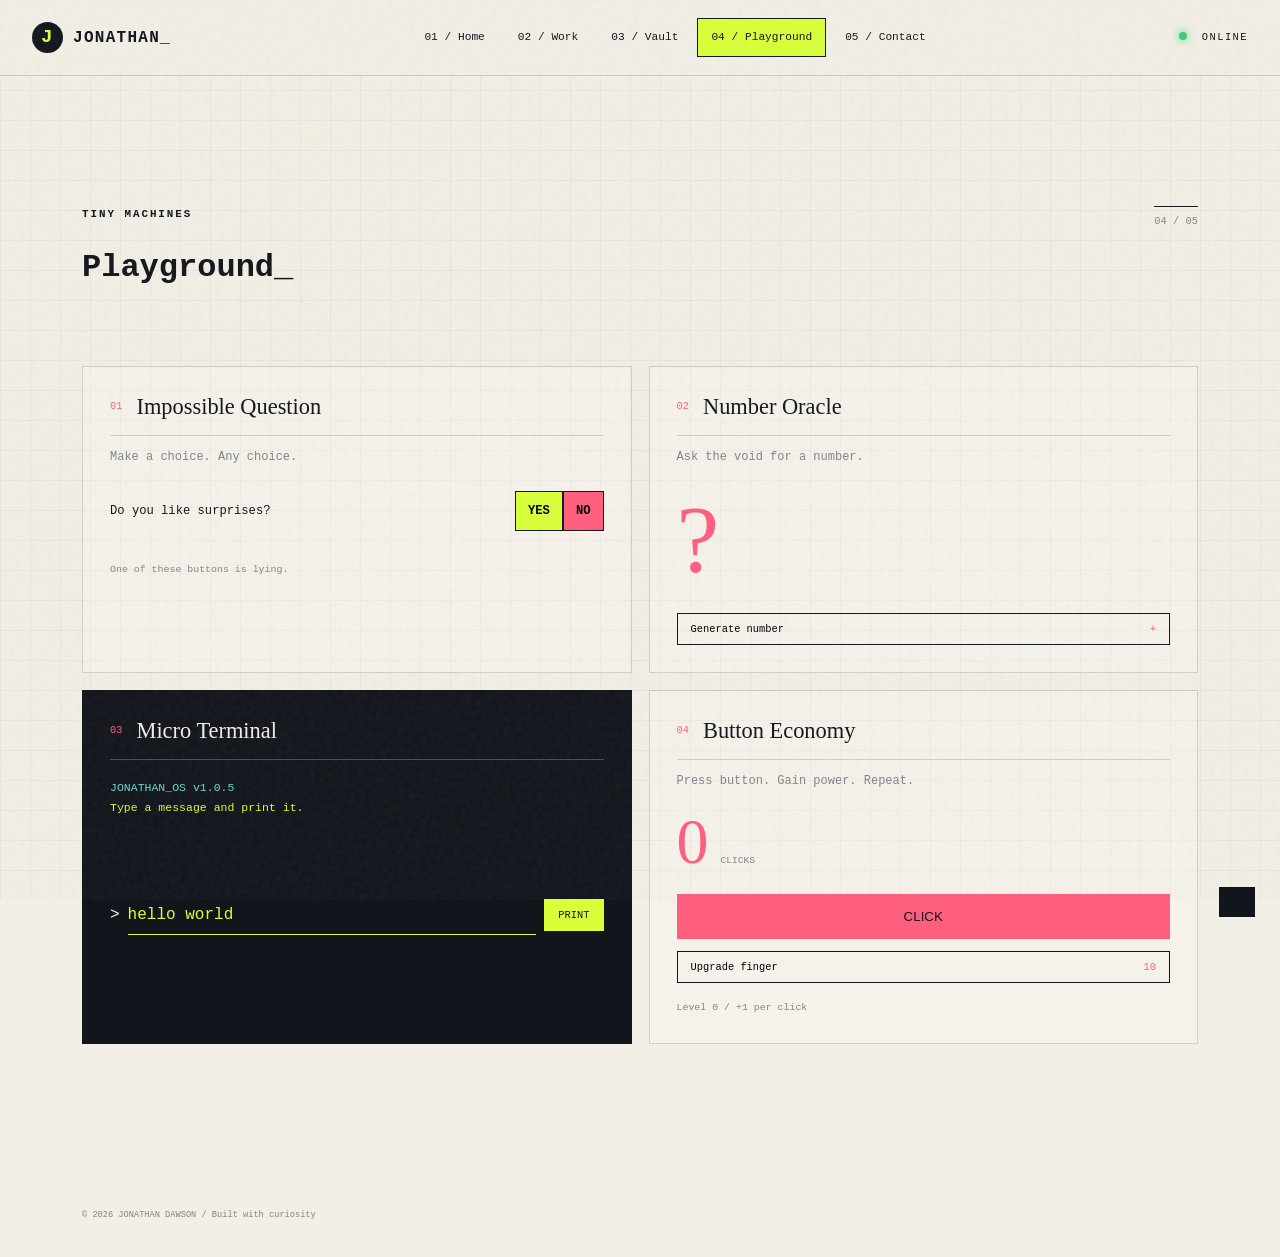
==== pages/playground.html @ ae85232b "Commit" ====
<!doctype html>
<html lang="en">
<head>
  <meta charset="utf-8" />
  <meta name="viewport" content="width=device-width,initial-scale=1" />
  <title>Playground // Jonathan Dawson</title>
  <link rel="stylesheet" href="../css/styles.css" />
</head>
<body>
  <div class="noise" aria-hidden="true"></div>
  <header class="site-header">
    <a class="logo" href="../index.html" aria-label="Jonathan Dawson home"><span class="logo-mark">J</span><span>JONATHAN<span class="blink">_</span></span></a>
    <nav class="top-tabs" aria-label="Main navigation">
      <a class="tab" href="../index.html">01 / Home</a><a class="tab" href="../index.html#projects">02 / Work</a><a class="tab" href="vault.html">03 / Vault</a><a class="tab active" href="playground.html">04 / Playground</a><a class="tab" href="../index.html#contact">05 / Contact</a>
    </nav><div class="status"><i></i> ONLINE</div>
  </header>
  <main class="container section-block playground"><div class="section-heading"><div><p class="eyebrow">TINY MACHINES</p><h1>Playground<span class="blink">_</span></h1></div><span class="section-index">04 / 05</span></div><div class="tools-grid">
    <article class="tool-panel"><div class="tool-title"><span class="tool-number">01</span><h3>Impossible Question</h3></div><p>Make a choice. Any choice.</p><div class="question-stage"><span>Do you like surprises?</span><div><button class="yes-btn" id="yesBtn">YES</button><button class="no-btn" id="noBtn">NO</button></div></div><small id="questionStatus">One of these buttons is lying.</small></article>
    <article class="tool-panel"><div class="tool-title"><span class="tool-number">02</span><h3>Number Oracle</h3></div><p>Ask the void for a number.</p><div class="number-display" id="randomNumber">?</div><button class="tool-button" id="numberBtn">Generate number <span>+</span></button></article>
    <article class="tool-panel terminal-panel"><div class="tool-title"><span class="tool-number">03</span><h3>Micro Terminal</h3></div><div class="terminal-output" id="terminalOutput"><span>JONATHAN_OS v1.0.5</span><br />Type a message and print it.</div><div class="terminal-input"><span>&gt;</span><input id="terminalInput" value="hello world" aria-label="Terminal message" /><button id="printBtn">PRINT</button></div></article>
    <article class="tool-panel clicker-panel"><div class="tool-title"><span class="tool-number">04</span><h3>Button Economy</h3></div><p>Press button. Gain power. Repeat.</p><div class="clicker-score"><span id="clickCount">0</span><small>CLICKS</small></div><button class="big-click" id="clickButton">CLICK</button><button class="tool-button upgrade-button" id="upgradeButton">Upgrade finger <span>10</span></button><div class="upgrade-status" id="upgradeStatus">Level 0 / +1 per click</div></article>
  </div></main>
  <footer class="site-footer container"><small>© 2026 JONATHAN DAWSON / Built with curiosity</small></footer>
  <div class="toast" id="toast" role="status"></div><script src="../js/script.js"></script>
</body>
</html>
---- css/styles.css ----
:root{--ink:#12151b;--paper:#f2efe6;--acid:#d8ff38;--pink:#ff5e7d;--cyan:#65d9d1;--muted:#7f8587;--line:rgba(18,21,27,.16);--max-width:1180px;font-family:"Courier New",Courier,monospace}*{box-sizing:border-box}html{scroll-behavior:smooth}body{margin:0;background:var(--paper);color:var(--ink);line-height:1.5;overflow-x:hidden}body:before{content:"";position:fixed;inset:0;background-image:linear-gradient(rgba(18,21,27,.035) 1px,transparent 1px),linear-gradient(90deg,rgba(18,21,27,.035) 1px,transparent 1px);background-size:30px 30px;pointer-events:none;z-index:-2}.noise{position:fixed;inset:0;opacity:.055;pointer-events:none;z-index:10;background-image:url("data:image/svg+xml,%3Csvg viewBox='0 0 180 180' xmlns='http://www.w3.org/2000/svg'%3E%3Cfilter id='n'%3E%3CfeTurbulence type='fractalNoise' baseFrequency='.9' numOctaves='3' stitchTiles='stitch'/%3E%3C/filter%3E%3Crect width='100%25' height='100%25' filter='url(%23n)'/%3E%3C/svg%3E")}.container{max-width:var(--max-width);margin:0 auto;padding:0 32px}.site-header{height:76px;display:flex;align-items:center;justify-content:space-between;border-bottom:1px solid var(--line);padding:0 32px;position:sticky;top:0;background:rgba(242,239,230,.9);backdrop-filter:blur(12px);z-index:5}.logo{display:flex;gap:10px;align-items:center;color:inherit;text-decoration:none;font-weight:bold;letter-spacing:.08em}.logo-mark{display:grid;place-items:center;background:var(--ink);color:var(--acid);width:31px;height:31px;border-radius:50%;font-size:1.2rem}.blink{animation:blink 1s steps(2) infinite}.top-tabs{display:flex;gap:5px}.tab{color:var(--ink);padding:10px 13px;text-decoration:none;font-size:.7rem;border:1px solid transparent;transition:.2s}.tab:hover,.tab.active{border-color:var(--ink);background:var(--acid)}.status{font-size:.65rem;letter-spacing:.14em}.status i{display:inline-block;width:8px;height:8px;background:#3ccb78;border-radius:50%;margin-right:7px;box-shadow:0 0 10px #3ccb78}.hero{min-height:690px;display:grid;grid-template-columns:1.2fr .8fr;align-items:center;position:relative;border-bottom:1px solid var(--line)}.eyebrow{font-size:.68rem;letter-spacing:.18em;font-weight:bold;margin:0 0 22px}.hero h1,.section-heading h2,.about-band h2,.contact-band h2{font-family:Georgia,serif;font-weight:400;font-size:clamp(3.5rem,8vw,7.8rem);line-height:.88;letter-spacing:-.04em;margin:0}.hero h1 em,.section-heading h2 em,.about-band h2 em,.contact-band h2 em{color:var(--pink);font-style:normal}.hero h1 span{color:var(--muted)}.hero-description{max-width:430px;font-size:.9rem;margin:32px 0}.hero-actions{display:flex;align-items:center;gap:28px}.cta{background:var(--ink);color:var(--acid);text-decoration:none;padding:14px 18px;font-weight:bold;font-size:.72rem}.cta span{color:var(--pink);padding-left:20px}.text-link,.project-link{color:var(--ink);font-weight:bold;font-size:.72rem}.hero-orbit{width:360px;height:360px;position:relative;justify-self:end;cursor:pointer}.orbit{position:absolute;inset:0;border:1px solid var(--ink);border-radius:50%;transform:rotate(-25deg) skewX(-12deg)}.orbit-one{animation:spin 14s linear infinite}.orbit-two{inset:42px;transform:rotate(40deg) skewX(13deg);border-color:var(--pink);animation:spin-reverse 10s linear infinite}.core{position:absolute;inset:122px;border-radius:50%;background:var(--acid);display:grid;place-items:center;font:400 5rem Georgia;box-shadow:14px 14px 0 var(--pink);transition:.3s}.core span{font:1.5rem monospace}.hero-orbit:hover .core{transform:rotate(15deg) scale(1.08);box-shadow:20px 20px 0 var(--cyan)}.orbit-label{position:absolute;font-size:.6rem;background:var(--paper);padding:5px}.label-top{top:12px;right:43px}.label-side{bottom:67px;left:-7px;transform:rotate(-90deg)}.scroll-cue{position:absolute;bottom:24px;left:32px;font-size:.6rem;letter-spacing:.1em}.scroll-cue span{display:inline-block;width:42px;border-top:1px solid var(--ink);margin-left:14px;vertical-align:middle}.section-block{padding-top:130px;padding-bottom:130px}.section-heading{display:flex;justify-content:space-between;align-items:flex-start;margin-bottom:52px}.section-heading h2{font-size:clamp(3rem,7vw,6.5rem)}.section-index{font-size:.65rem;color:var(--muted);border-top:1px solid var(--ink);padding-top:7px}.section-intro{max-width:330px;color:var(--muted);font-size:.8rem;margin-top:25px}.filters{display:flex;gap:8px;margin-bottom:22px}.filters button,.tool-button,.terminal-input button{font-family:inherit;font-size:.65rem;padding:9px 13px;border:1px solid var(--ink);background:transparent;cursor:pointer}.filters button.active,.filters button:hover,.tool-button:hover{background:var(--ink);color:var(--acid)}.projects-grid{display:grid;grid-template-columns:repeat(3,1fr);gap:17px}.project-card{border:1px solid var(--line);background:rgba(255,255,255,.25);transition:.35s}.project-card:hover{transform:translateY(-8px);border-color:var(--ink)}.project-art{height:235px;position:relative;overflow:hidden;display:grid;place-items:center}.art-one{background:var(--cyan)}.art-two{background:var(--pink)}.art-three{background:var(--ink);color:var(--acid)}.art-word{font:6rem Georgia;letter-spacing:-.1em;transform:rotate(-10deg)}.art-dot{position:absolute;width:50px;height:50px;border-radius:50%;background:var(--acid);right:30px;top:30px}.rings,.rings:before,.rings:after{position:absolute;width:170px;height:170px;border:1px solid var(--ink);border-radius:50%;content:""}.rings:before{left:-45px;top:45px}.rings:after{left:45px;top:-45px}.terminal-art{font:bold 5rem monospace}.project-info{padding:23px}.project-info h3{font:1.65rem Georgia;margin:5px 0 8px}.project-info p:not(.card-meta){font-size:.76rem;color:var(--muted);margin:0 0 25px}.card-meta{font-size:.58rem!important;letter-spacing:.12em;color:var(--muted);margin:0}.project-link{text-decoration:none}.about-band{background:var(--ink);color:var(--paper);padding:120px 0}.about-layout,.contact-layout{display:grid;grid-template-columns:1fr 1fr;gap:80px}.about-band h2{font-size:clamp(3rem,6vw,6rem)}.about-band h2 em{color:var(--acid)}.about-copy{align-self:end;max-width:470px;font-size:1rem}.skill-list{display:flex;gap:7px;flex-wrap:wrap;margin-top:35px}.skill-list span{border:1px solid rgba(242,239,230,.35);padding:7px 9px;font-size:.6rem}.door-grid{display:grid;grid-template-columns:repeat(6,1fr);gap:12px}.door{height:156px;background:var(--ink);color:var(--paper);border:0;cursor:pointer;position:relative;overflow:hidden;transition:.3s}.door:before{content:"";position:absolute;inset:15px 16px 0;border:1px solid var(--acid);border-bottom:0}.door-number{position:absolute;top:25px;left:26px;font-size:.7rem;color:var(--acid)}.door-knob{position:absolute;right:28px;bottom:35px;width:8px;height:8px;border-radius:50%;background:var(--pink)}.door:hover{background:var(--pink);transform:rotate(-2deg) translateY(-5px)}.door.open{background:var(--acid);color:var(--ink)}.door.open:before{border-color:var(--ink)}.door.open .door-knob{background:var(--ink)}.vault-message{border-left:3px solid var(--pink);padding:10px 14px;font-size:.75rem;margin-top:25px}.tools-grid{display:grid;grid-template-columns:repeat(2,1fr);gap:17px}.tool-panel{border:1px solid var(--line);padding:27px;min-height:270px;background:rgba(255,255,255,.23)}.tool-title{display:flex;gap:14px;align-items:center;border-bottom:1px solid var(--line);padding-bottom:15px}.tool-title h3{font:1.4rem Georgia;margin:0}.tool-number{font-size:.65rem;color:var(--pink)}.tool-panel>p{font-size:.75rem;color:var(--muted)}.question-stage{display:flex;justify-content:space-between;align-items:center;margin:25px 0;font-size:.76rem}.question-stage button{font:inherit;font-weight:bold;border:1px solid var(--ink);padding:10px 12px;cursor:pointer}.yes-btn{background:var(--acid)}.no-btn{background:var(--pink);position:relative}.tool-panel small,.upgrade-status{font-size:.62rem;color:var(--muted)}.number-display{font:6rem Georgia;margin:18px 0;color:var(--pink)}.tool-button{display:flex;justify-content:space-between;width:100%;text-align:left}.tool-button span{color:var(--pink)}.terminal-panel{background:var(--ink);color:var(--paper)}.terminal-panel .tool-title{border-color:rgba(242,239,230,.25)}.terminal-output{height:100px;margin:18px 0;color:var(--acid);font-size:.72rem;line-height:1.8}.terminal-output span{color:var(--cyan)}.terminal-input{display:flex;gap:8px;align-items:center}.terminal-input input{background:transparent;border:0;border-bottom:1px solid var(--acid);color:var(--acid);font:inherit;width:100%;padding:7px 0;outline:0}.terminal-input button{background:var(--acid);color:var(--ink);border-color:var(--acid)}.clicker-score{display:flex;gap:12px;align-items:baseline;margin:15px 0}.clicker-score span{font:4rem Georgia;color:var(--pink)}.clicker-score small{font-size:.6rem}.big-click{display:block;width:100%;background:var(--pink);border:0;color:var(--ink);font:bold 1.1rem inherit;padding:15px;cursor:pointer;margin-bottom:12px}.big-click:active{transform:scale(.96)}.upgrade-status{margin-top:18px}.contact-band{padding:120px 0;background:var(--acid)}.contact-band h2 em{color:var(--ink)}.contact-link{align-self:end;color:var(--ink);font:bold 1rem monospace}.contact-link span{padding-left:30px;color:var(--pink)}.site-footer{padding:35px 32px;display:flex;justify-content:space-between;font-size:.65rem;color:var(--muted)}.footer-secret{border:0;background:transparent;color:var(--muted);font:inherit;cursor:pointer}.toast{position:fixed;right:25px;bottom:25px;background:var(--ink);color:var(--acid);padding:15px 18px;font-size:.7rem;transform:translateY(140%);transition:.35s;z-index:20}.toast.show{transform:translateY(0)}.entry-burst{position:fixed;inset:0;background:var(--acid);z-index:30;pointer-events:none;animation:burst 1.1s cubic-bezier(.7,0,.2,1) forwards}@keyframes burst{0%{clip-path:circle(100% at 50% 50%)}45%{clip-path:circle(12% at 50% 50%)}100%{clip-path:circle(0 at 50% 50%)}}@keyframes spin{to{transform:rotate(335deg) skewX(-12deg)}}@keyframes spin-reverse{to{transform:rotate(-320deg) skewX(13deg)}}@keyframes blink{50%{opacity:0}}.reveal{animation:rise .8s both}.delay-1{animation-delay:.2s}@keyframes rise{from{opacity:0;transform:translateY(25px)}to{opacity:1;transform:none}}@media(max-width:760px){.site-header{height:auto;min-height:70px;flex-wrap:wrap;gap:13px;padding:14px 20px}.top-tabs{order:3;width:100%;overflow:auto}.tab{white-space:nowrap;padding:7px}.status{display:none}.container{padding-left:20px;padding-right:20px}.hero{min-height:800px;display:flex;flex-direction:column;align-items:flex-start;padding-top:90px}.hero h1{font-size:4rem}.hero-orbit{width:270px;height:270px;align-self:center;margin-top:70px}.core{inset:92px}.scroll-cue{left:20px}.projects-grid,.tools-grid{grid-template-columns:1fr}.door-grid{grid-template-columns:repeat(3,1fr)}.door{height:125px}.about-layout,.contact-layout{grid-template-columns:1fr;gap:45px}.section-block,.about-band,.contact-band{padding-top:85px;padding-bottom:85px}.section-heading h2{font-size:4rem}.site-footer{padding:25px 20px}.question-stage{align-items:flex-start;flex-direction:column;gap:15px}}
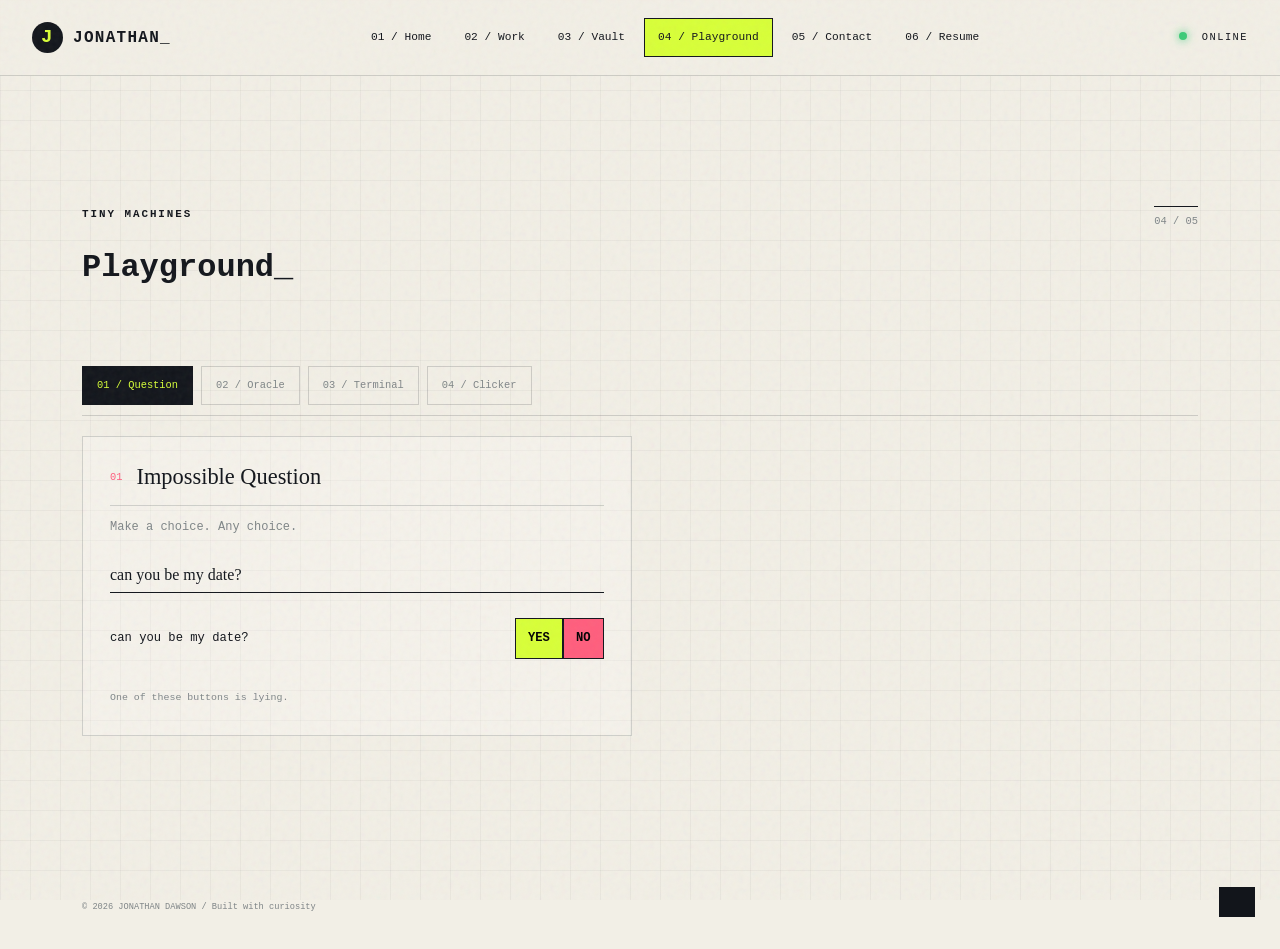
==== commit 340a0f41: "New Commit Message" ====
--- a/pages/playground.html
+++ b/pages/playground.html
@@ -12,6 +12,7 @@
     <a class="logo" href="../index.html" aria-label="Jonathan Dawson home"><span class="logo-mark">J</span><span>JONATHAN<span class="blink">_</span></span></a>
     <nav class="top-tabs" aria-label="Main navigation">
       <a class="tab" href="../index.html">01 / Home</a><a class="tab" href="../index.html#projects">02 / Work</a><a class="tab" href="vault.html">03 / Vault</a><a class="tab active" href="playground.html">04 / Playground</a><a class="tab" href="../index.html#contact">05 / Contact</a>
+      <a class="tab" href="resume.html">06 / Resume</a>
     </nav><div class="status"><i></i> ONLINE</div>
   </header>
   <main class="container section-block playground"><div class="section-heading"><div><p class="eyebrow">TINY MACHINES</p><h1>Playground<span class="blink">_</span></h1></div><span class="section-index">04 / 05</span></div><div class="tools-grid">
--- a/css/styles.css
+++ b/css/styles.css
@@ -1 +1,2 @@
+ .tool-tabs{display:flex;gap:8px;overflow-x:auto;border-bottom:1px solid var(--line);padding-bottom:10px;margin-bottom:20px;scrollbar-width:thin}.tool-tab{white-space:nowrap;border:1px solid var(--line);background:transparent;color:var(--muted);font:inherit;font-size:.65rem;padding:11px 14px;cursor:pointer}.tool-tab.active,.tool-tab:hover{background:var(--ink);border-color:var(--ink);color:var(--acid)}.tool-panel{display:none}.tool-panel.active{display:block;animation:rise .35s both}.question-input{display:block;width:100%;border:0;border-bottom:1px solid var(--ink);background:transparent;color:var(--ink);font:1rem Georgia;padding:8px 0;margin:22px 0;outline:0}.question-input:focus{border-color:var(--pink)}
 :root{--ink:#12151b;--paper:#f2efe6;--acid:#d8ff38;--pink:#ff5e7d;--cyan:#65d9d1;--muted:#7f8587;--line:rgba(18,21,27,.16);--max-width:1180px;font-family:"Courier New",Courier,monospace}*{box-sizing:border-box}html{scroll-behavior:smooth}body{margin:0;background:var(--paper);color:var(--ink);line-height:1.5;overflow-x:hidden}body:before{content:"";position:fixed;inset:0;background-image:linear-gradient(rgba(18,21,27,.035) 1px,transparent 1px),linear-gradient(90deg,rgba(18,21,27,.035) 1px,transparent 1px);background-size:30px 30px;pointer-events:none;z-index:-2}.noise{position:fixed;inset:0;opacity:.055;pointer-events:none;z-index:10;background-image:url("data:image/svg+xml,%3Csvg viewBox='0 0 180 180' xmlns='http://www.w3.org/2000/svg'%3E%3Cfilter id='n'%3E%3CfeTurbulence type='fractalNoise' baseFrequency='.9' numOctaves='3' stitchTiles='stitch'/%3E%3C/filter%3E%3Crect width='100%25' height='100%25' filter='url(%23n)'/%3E%3C/svg%3E")}.container{max-width:var(--max-width);margin:0 auto;padding:0 32px}.site-header{height:76px;display:flex;align-items:center;justify-content:space-between;border-bottom:1px solid var(--line);padding:0 32px;position:sticky;top:0;background:rgba(242,239,230,.9);backdrop-filter:blur(12px);z-index:5}.logo{display:flex;gap:10px;align-items:center;color:inherit;text-decoration:none;font-weight:bold;letter-spacing:.08em}.logo-mark{display:grid;place-items:center;background:var(--ink);color:var(--acid);width:31px;height:31px;border-radius:50%;font-size:1.2rem}.blink{animation:blink 1s steps(2) infinite}.top-tabs{display:flex;gap:5px}.tab{color:var(--ink);padding:10px 13px;text-decoration:none;font-size:.7rem;border:1px solid transparent;transition:.2s}.tab:hover,.tab.active{border-color:var(--ink);background:var(--acid)}.status{font-size:.65rem;letter-spacing:.14em}.status i{display:inline-block;width:8px;height:8px;background:#3ccb78;border-radius:50%;margin-right:7px;box-shadow:0 0 10px #3ccb78}.hero{min-height:690px;display:grid;grid-template-columns:1.2fr .8fr;align-items:center;position:relative;border-bottom:1px solid var(--line)}.eyebrow{font-size:.68rem;letter-spacing:.18em;font-weight:bold;margin:0 0 22px}.hero h1,.section-heading h2,.about-band h2,.contact-band h2{font-family:Georgia,serif;font-weight:400;font-size:clamp(3.5rem,8vw,7.8rem);line-height:.88;letter-spacing:-.04em;margin:0}.hero h1 em,.section-heading h2 em,.about-band h2 em,.contact-band h2 em{color:var(--pink);font-style:normal}.hero h1 span{color:var(--muted)}.hero-description{max-width:430px;font-size:.9rem;margin:32px 0}.hero-actions{display:flex;align-items:center;gap:28px}.cta{background:var(--ink);color:var(--acid);text-decoration:none;padding:14px 18px;font-weight:bold;font-size:.72rem}.cta span{color:var(--pink);padding-left:20px}.text-link,.project-link{color:var(--ink);font-weight:bold;font-size:.72rem}.hero-orbit{width:360px;height:360px;position:relative;justify-self:end;cursor:pointer}.orbit{position:absolute;inset:0;border:1px solid var(--ink);border-radius:50%;transform:rotate(-25deg) skewX(-12deg)}.orbit-one{animation:spin 14s linear infinite}.orbit-two{inset:42px;transform:rotate(40deg) skewX(13deg);border-color:var(--pink);animation:spin-reverse 10s linear infinite}.core{position:absolute;inset:122px;border-radius:50%;background:var(--acid);display:grid;place-items:center;font:400 5rem Georgia;box-shadow:14px 14px 0 var(--pink);transition:.3s}.core span{font:1.5rem monospace}.hero-orbit:hover .core{transform:rotate(15deg) scale(1.08);box-shadow:20px 20px 0 var(--cyan)}.orbit-label{position:absolute;font-size:.6rem;background:var(--paper);padding:5px}.label-top{top:12px;right:43px}.label-side{bottom:67px;left:-7px;transform:rotate(-90deg)}.scroll-cue{position:absolute;bottom:24px;left:32px;font-size:.6rem;letter-spacing:.1em}.scroll-cue span{display:inline-block;width:42px;border-top:1px solid var(--ink);margin-left:14px;vertical-align:middle}.section-block{padding-top:130px;padding-bottom:130px}.section-heading{display:flex;justify-content:space-between;align-items:flex-start;margin-bottom:52px}.section-heading h2{font-size:clamp(3rem,7vw,6.5rem)}.section-index{font-size:.65rem;color:var(--muted);border-top:1px solid var(--ink);padding-top:7px}.section-intro{max-width:330px;color:var(--muted);font-size:.8rem;margin-top:25px}.filters{display:flex;gap:8px;margin-bottom:22px}.filters button,.tool-button,.terminal-input button{font-family:inherit;font-size:.65rem;padding:9px 13px;border:1px solid var(--ink);background:transparent;cursor:pointer}.filters button.active,.filters button:hover,.tool-button:hover{background:var(--ink);color:var(--acid)}.projects-grid{display:grid;grid-template-columns:repeat(3,1fr);gap:17px}.project-card{border:1px solid var(--line);background:rgba(255,255,255,.25);transition:.35s}.project-card:hover{transform:translateY(-8px);border-color:var(--ink)}.project-art{height:235px;position:relative;overflow:hidden;display:grid;place-items:center}.art-one{background:var(--cyan)}.art-two{background:var(--pink)}.art-three{background:var(--ink);color:var(--acid)}.art-word{font:6rem Georgia;letter-spacing:-.1em;transform:rotate(-10deg)}.art-dot{position:absolute;width:50px;height:50px;border-radius:50%;background:var(--acid);right:30px;top:30px}.rings,.rings:before,.rings:after{position:absolute;width:170px;height:170px;border:1px solid var(--ink);border-radius:50%;content:""}.rings:before{left:-45px;top:45px}.rings:after{left:45px;top:-45px}.terminal-art{font:bold 5rem monospace}.project-info{padding:23px}.project-info h3{font:1.65rem Georgia;margin:5px 0 8px}.project-info p:not(.card-meta){font-size:.76rem;color:var(--muted);margin:0 0 25px}.card-meta{font-size:.58rem!important;letter-spacing:.12em;color:var(--muted);margin:0}.project-link{text-decoration:none}.about-band{background:var(--ink);color:var(--paper);padding:120px 0}.about-layout,.contact-layout{display:grid;grid-template-columns:1fr 1fr;gap:80px}.about-band h2{font-size:clamp(3rem,6vw,6rem)}.about-band h2 em{color:var(--acid)}.about-copy{align-self:end;max-width:470px;font-size:1rem}.skill-list{display:flex;gap:7px;flex-wrap:wrap;margin-top:35px}.skill-list span{border:1px solid rgba(242,239,230,.35);padding:7px 9px;font-size:.6rem}.door-grid{display:grid;grid-template-columns:repeat(6,1fr);gap:12px}.door{height:156px;background:var(--ink);color:var(--paper);border:0;cursor:pointer;position:relative;overflow:hidden;transition:.3s}.door:before{content:"";position:absolute;inset:15px 16px 0;border:1px solid var(--acid);border-bottom:0}.door-number{position:absolute;top:25px;left:26px;font-size:.7rem;color:var(--acid)}.door-knob{position:absolute;right:28px;bottom:35px;width:8px;height:8px;border-radius:50%;background:var(--pink)}.door:hover{background:var(--pink);transform:rotate(-2deg) translateY(-5px)}.door.open{background:var(--acid);color:var(--ink)}.door.open:before{border-color:var(--ink)}.door.open .door-knob{background:var(--ink)}.vault-message{border-left:3px solid var(--pink);padding:10px 14px;font-size:.75rem;margin-top:25px}.tools-grid{display:grid;grid-template-columns:repeat(2,1fr);gap:17px}.tool-panel{border:1px solid var(--line);padding:27px;min-height:270px;background:rgba(255,255,255,.23)}.tool-title{display:flex;gap:14px;align-items:center;border-bottom:1px solid var(--line);padding-bottom:15px}.tool-title h3{font:1.4rem Georgia;margin:0}.tool-number{font-size:.65rem;color:var(--pink)}.tool-panel>p{font-size:.75rem;color:var(--muted)}.question-stage{display:flex;justify-content:space-between;align-items:center;margin:25px 0;font-size:.76rem}.question-stage button{font:inherit;font-weight:bold;border:1px solid var(--ink);padding:10px 12px;cursor:pointer}.yes-btn{background:var(--acid)}.no-btn{background:var(--pink);position:relative}.tool-panel small,.upgrade-status{font-size:.62rem;color:var(--muted)}.number-display{font:6rem Georgia;margin:18px 0;color:var(--pink)}.tool-button{display:flex;justify-content:space-between;width:100%;text-align:left}.tool-button span{color:var(--pink)}.terminal-panel{background:var(--ink);color:var(--paper)}.terminal-panel .tool-title{border-color:rgba(242,239,230,.25)}.terminal-output{height:100px;margin:18px 0;color:var(--acid);font-size:.72rem;line-height:1.8}.terminal-output span{color:var(--cyan)}.terminal-input{display:flex;gap:8px;align-items:center}.terminal-input input{background:transparent;border:0;border-bottom:1px solid var(--acid);color:var(--acid);font:inherit;width:100%;padding:7px 0;outline:0}.terminal-input button{background:var(--acid);color:var(--ink);border-color:var(--acid)}.clicker-score{display:flex;gap:12px;align-items:baseline;margin:15px 0}.clicker-score span{font:4rem Georgia;color:var(--pink)}.clicker-score small{font-size:.6rem}.big-click{display:block;width:100%;background:var(--pink);border:0;color:var(--ink);font:bold 1.1rem inherit;padding:15px;cursor:pointer;margin-bottom:12px}.big-click:active{transform:scale(.96)}.upgrade-status{margin-top:18px}.contact-band{padding:120px 0;background:var(--acid)}.contact-band h2 em{color:var(--ink)}.contact-link{align-self:end;color:var(--ink);font:bold 1rem monospace}.contact-link span{padding-left:30px;color:var(--pink)}.site-footer{padding:35px 32px;display:flex;justify-content:space-between;font-size:.65rem;color:var(--muted)}.footer-secret{border:0;background:transparent;color:var(--muted);font:inherit;cursor:pointer}.toast{position:fixed;right:25px;bottom:25px;background:var(--ink);color:var(--acid);padding:15px 18px;font-size:.7rem;transform:translateY(140%);transition:.35s;z-index:20}.toast.show{transform:translateY(0)}.entry-burst{position:fixed;inset:0;background:var(--acid);z-index:30;pointer-events:none;animation:burst 1.1s cubic-bezier(.7,0,.2,1) forwards}@keyframes burst{0%{clip-path:circle(100% at 50% 50%)}45%{clip-path:circle(12% at 50% 50%)}100%{clip-path:circle(0 at 50% 50%)}}@keyframes spin{to{transform:rotate(335deg) skewX(-12deg)}}@keyframes spin-reverse{to{transform:rotate(-320deg) skewX(13deg)}}@keyframes blink{50%{opacity:0}}.reveal{animation:rise .8s both}.delay-1{animation-delay:.2s}@keyframes rise{from{opacity:0;transform:translateY(25px)}to{opacity:1;transform:none}}@media(max-width:760px){.site-header{height:auto;min-height:70px;flex-wrap:wrap;gap:13px;padding:14px 20px}.top-tabs{order:3;width:100%;overflow:auto}.tab{white-space:nowrap;padding:7px}.status{display:none}.container{padding-left:20px;padding-right:20px}.hero{min-height:800px;display:flex;flex-direction:column;align-items:flex-start;padding-top:90px}.hero h1{font-size:4rem}.hero-orbit{width:270px;height:270px;align-self:center;margin-top:70px}.core{inset:92px}.scroll-cue{left:20px}.projects-grid,.tools-grid{grid-template-columns:1fr}.door-grid{grid-template-columns:repeat(3,1fr)}.door{height:125px}.about-layout,.contact-layout{grid-template-columns:1fr;gap:45px}.section-block,.about-band,.contact-band{padding-top:85px;padding-bottom:85px}.section-heading h2{font-size:4rem}.site-footer{padding:25px 20px}.question-stage{align-items:flex-start;flex-direction:column;gap:15px}}
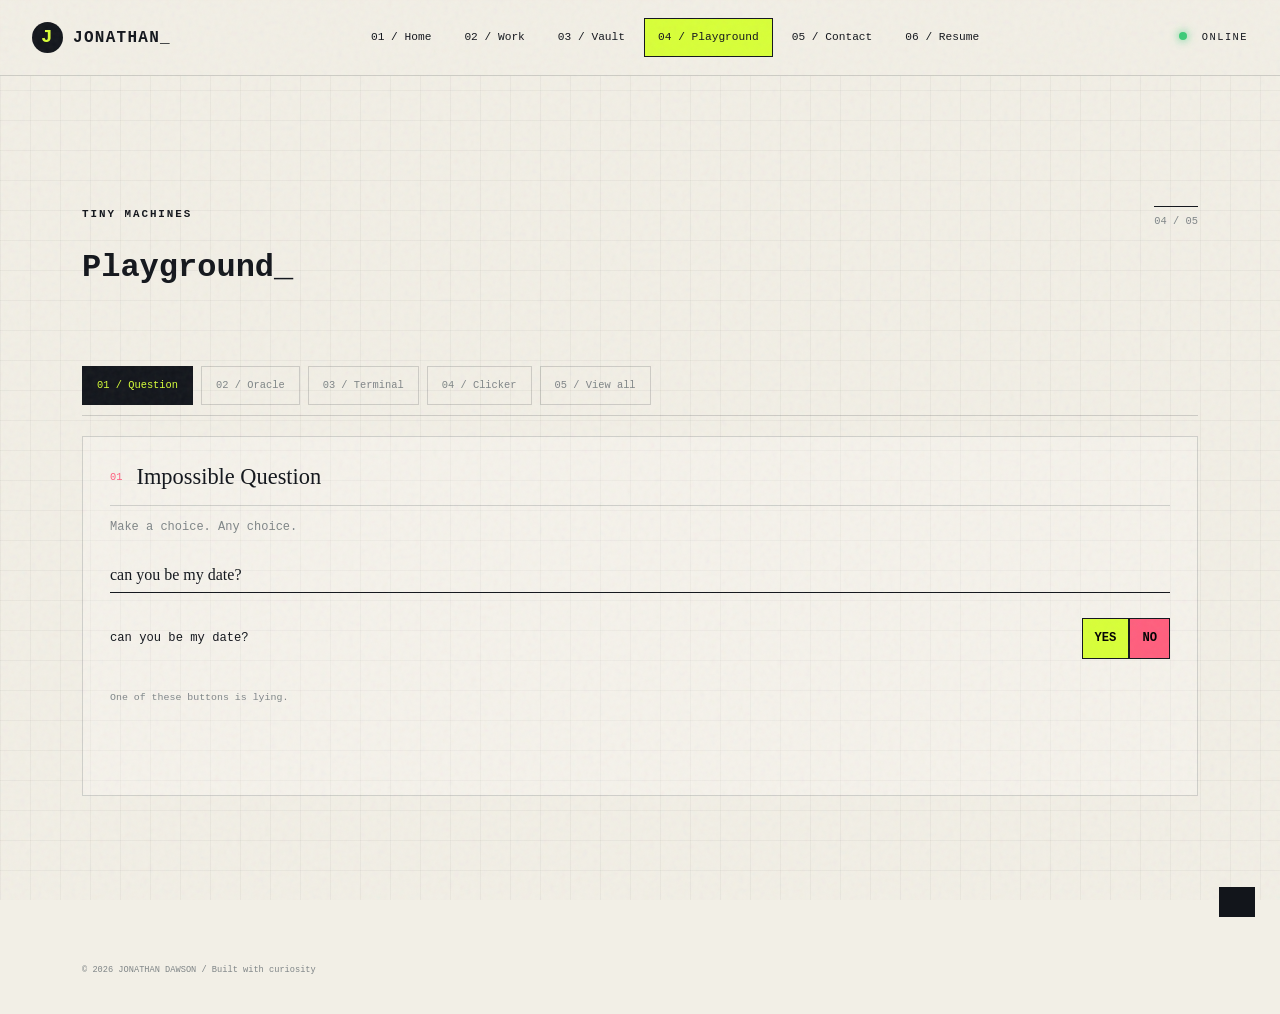
==== commit acb78cde: "Views Added" ====
--- a/pages/playground.html
+++ b/pages/playground.html
@@ -5,6 +5,7 @@
   <meta name="viewport" content="width=device-width,initial-scale=1" />
   <title>Playground // Jonathan Dawson</title>
   <link rel="stylesheet" href="../css/styles.css" />
+  <link rel="stylesheet" href="../css/playground.css" />
 </head>
 <body>
   <div class="noise" aria-hidden="true"></div>
--- a/css/styles.css
+++ b/css/styles.css
@@ -1,2 +1,2 @@
- .tool-tabs{display:flex;gap:8px;overflow-x:auto;border-bottom:1px solid var(--line);padding-bottom:10px;margin-bottom:20px;scrollbar-width:thin}.tool-tab{white-space:nowrap;border:1px solid var(--line);background:transparent;color:var(--muted);font:inherit;font-size:.65rem;padding:11px 14px;cursor:pointer}.tool-tab.active,.tool-tab:hover{background:var(--ink);border-color:var(--ink);color:var(--acid)}.tool-panel{display:none}.tool-panel.active{display:block;animation:rise .35s both}.question-input{display:block;width:100%;border:0;border-bottom:1px solid var(--ink);background:transparent;color:var(--ink);font:1rem Georgia;padding:8px 0;margin:22px 0;outline:0}.question-input:focus{border-color:var(--pink)}
+ .tool-tabs{display:flex;gap:8px;overflow-x:auto;border-bottom:1px solid var(--line);padding-bottom:10px;margin-bottom:20px;scrollbar-width:thin}.tool-tab{white-space:nowrap;border:1px solid var(--line);background:transparent;color:var(--muted);font:inherit;font-size:.65rem;padding:11px 14px;cursor:pointer}.tool-tab.active,.tool-tab:hover{background:var(--ink);border-color:var(--ink);color:var(--acid)}.tool-panel{display:none}.playground .tools-grid{display:block;min-height:360px}.playground .tool-panel.active{display:block;min-height:360px;animation:rise .35s both}.playground .tools-grid.view-all{display:grid;grid-template-columns:repeat(2,minmax(0,1fr));gap:17px;min-height:0}.playground .tools-grid.view-all .tool-panel{display:block;min-height:270px;animation:none}.question-input{display:block;width:100%;border:0;border-bottom:1px solid var(--ink);background:transparent;color:var(--ink);font:1rem Georgia;padding:8px 0;margin:22px 0;outline:0}.question-input:focus{border-color:var(--pink)}.playground{overflow:visible}.contact-links{display:flex;flex-direction:column;gap:18px;align-self:end}.contact-link{display:block}.contact-band{clear:both;position:relative;z-index:1}.site-footer{position:relative;z-index:2;clear:both;min-height:88px;align-items:center}
 :root{--ink:#12151b;--paper:#f2efe6;--acid:#d8ff38;--pink:#ff5e7d;--cyan:#65d9d1;--muted:#7f8587;--line:rgba(18,21,27,.16);--max-width:1180px;font-family:"Courier New",Courier,monospace}*{box-sizing:border-box}html{scroll-behavior:smooth}body{margin:0;background:var(--paper);color:var(--ink);line-height:1.5;overflow-x:hidden}body:before{content:"";position:fixed;inset:0;background-image:linear-gradient(rgba(18,21,27,.035) 1px,transparent 1px),linear-gradient(90deg,rgba(18,21,27,.035) 1px,transparent 1px);background-size:30px 30px;pointer-events:none;z-index:-2}.noise{position:fixed;inset:0;opacity:.055;pointer-events:none;z-index:10;background-image:url("data:image/svg+xml,%3Csvg viewBox='0 0 180 180' xmlns='http://www.w3.org/2000/svg'%3E%3Cfilter id='n'%3E%3CfeTurbulence type='fractalNoise' baseFrequency='.9' numOctaves='3' stitchTiles='stitch'/%3E%3C/filter%3E%3Crect width='100%25' height='100%25' filter='url(%23n)'/%3E%3C/svg%3E")}.container{max-width:var(--max-width);margin:0 auto;padding:0 32px}.site-header{height:76px;display:flex;align-items:center;justify-content:space-between;border-bottom:1px solid var(--line);padding:0 32px;position:sticky;top:0;background:rgba(242,239,230,.9);backdrop-filter:blur(12px);z-index:5}.logo{display:flex;gap:10px;align-items:center;color:inherit;text-decoration:none;font-weight:bold;letter-spacing:.08em}.logo-mark{display:grid;place-items:center;background:var(--ink);color:var(--acid);width:31px;height:31px;border-radius:50%;font-size:1.2rem}.blink{animation:blink 1s steps(2) infinite}.top-tabs{display:flex;gap:5px}.tab{color:var(--ink);padding:10px 13px;text-decoration:none;font-size:.7rem;border:1px solid transparent;transition:.2s}.tab:hover,.tab.active{border-color:var(--ink);background:var(--acid)}.status{font-size:.65rem;letter-spacing:.14em}.status i{display:inline-block;width:8px;height:8px;background:#3ccb78;border-radius:50%;margin-right:7px;box-shadow:0 0 10px #3ccb78}.hero{min-height:690px;display:grid;grid-template-columns:1.2fr .8fr;align-items:center;position:relative;border-bottom:1px solid var(--line)}.eyebrow{font-size:.68rem;letter-spacing:.18em;font-weight:bold;margin:0 0 22px}.hero h1,.section-heading h2,.about-band h2,.contact-band h2{font-family:Georgia,serif;font-weight:400;font-size:clamp(3.5rem,8vw,7.8rem);line-height:.88;letter-spacing:-.04em;margin:0}.hero h1 em,.section-heading h2 em,.about-band h2 em,.contact-band h2 em{color:var(--pink);font-style:normal}.hero h1 span{color:var(--muted)}.hero-description{max-width:430px;font-size:.9rem;margin:32px 0}.hero-actions{display:flex;align-items:center;gap:28px}.cta{background:var(--ink);color:var(--acid);text-decoration:none;padding:14px 18px;font-weight:bold;font-size:.72rem}.cta span{color:var(--pink);padding-left:20px}.text-link,.project-link{color:var(--ink);font-weight:bold;font-size:.72rem}.hero-orbit{width:360px;height:360px;position:relative;justify-self:end;cursor:pointer}.orbit{position:absolute;inset:0;border:1px solid var(--ink);border-radius:50%;transform:rotate(-25deg) skewX(-12deg)}.orbit-one{animation:spin 14s linear infinite}.orbit-two{inset:42px;transform:rotate(40deg) skewX(13deg);border-color:var(--pink);animation:spin-reverse 10s linear infinite}.core{position:absolute;inset:122px;border-radius:50%;background:var(--acid);display:grid;place-items:center;font:400 5rem Georgia;box-shadow:14px 14px 0 var(--pink);transition:.3s}.core span{font:1.5rem monospace}.hero-orbit:hover .core{transform:rotate(15deg) scale(1.08);box-shadow:20px 20px 0 var(--cyan)}.orbit-label{position:absolute;font-size:.6rem;background:var(--paper);padding:5px}.label-top{top:12px;right:43px}.label-side{bottom:67px;left:-7px;transform:rotate(-90deg)}.scroll-cue{position:absolute;bottom:24px;left:32px;font-size:.6rem;letter-spacing:.1em}.scroll-cue span{display:inline-block;width:42px;border-top:1px solid var(--ink);margin-left:14px;vertical-align:middle}.section-block{padding-top:130px;padding-bottom:130px}.section-heading{display:flex;justify-content:space-between;align-items:flex-start;margin-bottom:52px}.section-heading h2{font-size:clamp(3rem,7vw,6.5rem)}.section-index{font-size:.65rem;color:var(--muted);border-top:1px solid var(--ink);padding-top:7px}.section-intro{max-width:330px;color:var(--muted);font-size:.8rem;margin-top:25px}.filters{display:flex;gap:8px;margin-bottom:22px}.filters button,.tool-button,.terminal-input button{font-family:inherit;font-size:.65rem;padding:9px 13px;border:1px solid var(--ink);background:transparent;cursor:pointer}.filters button.active,.filters button:hover,.tool-button:hover{background:var(--ink);color:var(--acid)}.projects-grid{display:grid;grid-template-columns:repeat(3,1fr);gap:17px}.project-card{border:1px solid var(--line);background:rgba(255,255,255,.25);transition:.35s}.project-card:hover{transform:translateY(-8px);border-color:var(--ink)}.project-art{height:235px;position:relative;overflow:hidden;display:grid;place-items:center}.art-one{background:var(--cyan)}.art-two{background:var(--pink)}.art-three{background:var(--ink);color:var(--acid)}.art-word{font:6rem Georgia;letter-spacing:-.1em;transform:rotate(-10deg)}.art-dot{position:absolute;width:50px;height:50px;border-radius:50%;background:var(--acid);right:30px;top:30px}.rings,.rings:before,.rings:after{position:absolute;width:170px;height:170px;border:1px solid var(--ink);border-radius:50%;content:""}.rings:before{left:-45px;top:45px}.rings:after{left:45px;top:-45px}.terminal-art{font:bold 5rem monospace}.project-info{padding:23px}.project-info h3{font:1.65rem Georgia;margin:5px 0 8px}.project-info p:not(.card-meta){font-size:.76rem;color:var(--muted);margin:0 0 25px}.card-meta{font-size:.58rem!important;letter-spacing:.12em;color:var(--muted);margin:0}.project-link{text-decoration:none}.about-band{background:var(--ink);color:var(--paper);padding:120px 0}.about-layout,.contact-layout{display:grid;grid-template-columns:1fr 1fr;gap:80px}.about-band h2{font-size:clamp(3rem,6vw,6rem)}.about-band h2 em{color:var(--acid)}.about-copy{align-self:end;max-width:470px;font-size:1rem}.skill-list{display:flex;gap:7px;flex-wrap:wrap;margin-top:35px}.skill-list span{border:1px solid rgba(242,239,230,.35);padding:7px 9px;font-size:.6rem}.door-grid{display:grid;grid-template-columns:repeat(6,1fr);gap:12px}.door{height:156px;background:var(--ink);color:var(--paper);border:0;cursor:pointer;position:relative;overflow:hidden;transition:.3s}.door:before{content:"";position:absolute;inset:15px 16px 0;border:1px solid var(--acid);border-bottom:0}.door-number{position:absolute;top:25px;left:26px;font-size:.7rem;color:var(--acid)}.door-knob{position:absolute;right:28px;bottom:35px;width:8px;height:8px;border-radius:50%;background:var(--pink)}.door:hover{background:var(--pink);transform:rotate(-2deg) translateY(-5px)}.door.open{background:var(--acid);color:var(--ink)}.door.open:before{border-color:var(--ink)}.door.open .door-knob{background:var(--ink)}.vault-message{border-left:3px solid var(--pink);padding:10px 14px;font-size:.75rem;margin-top:25px}.tools-grid{display:grid;grid-template-columns:repeat(2,1fr);gap:17px}.tool-panel{border:1px solid var(--line);padding:27px;min-height:270px;background:rgba(255,255,255,.23)}.tool-title{display:flex;gap:14px;align-items:center;border-bottom:1px solid var(--line);padding-bottom:15px}.tool-title h3{font:1.4rem Georgia;margin:0}.tool-number{font-size:.65rem;color:var(--pink)}.tool-panel>p{font-size:.75rem;color:var(--muted)}.question-stage{display:flex;justify-content:space-between;align-items:center;margin:25px 0;font-size:.76rem}.question-stage button{font:inherit;font-weight:bold;border:1px solid var(--ink);padding:10px 12px;cursor:pointer}.yes-btn{background:var(--acid)}.no-btn{background:var(--pink);position:relative}.tool-panel small,.upgrade-status{font-size:.62rem;color:var(--muted)}.number-display{font:6rem Georgia;margin:18px 0;color:var(--pink)}.tool-button{display:flex;justify-content:space-between;width:100%;text-align:left}.tool-button span{color:var(--pink)}.terminal-panel{background:var(--ink);color:var(--paper)}.terminal-panel .tool-title{border-color:rgba(242,239,230,.25)}.terminal-output{height:100px;margin:18px 0;color:var(--acid);font-size:.72rem;line-height:1.8}.terminal-output span{color:var(--cyan)}.terminal-input{display:flex;gap:8px;align-items:center}.terminal-input input{background:transparent;border:0;border-bottom:1px solid var(--acid);color:var(--acid);font:inherit;width:100%;padding:7px 0;outline:0}.terminal-input button{background:var(--acid);color:var(--ink);border-color:var(--acid)}.clicker-score{display:flex;gap:12px;align-items:baseline;margin:15px 0}.clicker-score span{font:4rem Georgia;color:var(--pink)}.clicker-score small{font-size:.6rem}.big-click{display:block;width:100%;background:var(--pink);border:0;color:var(--ink);font:bold 1.1rem inherit;padding:15px;cursor:pointer;margin-bottom:12px}.big-click:active{transform:scale(.96)}.upgrade-status{margin-top:18px}.contact-band{padding:120px 0;background:var(--acid)}.contact-band h2 em{color:var(--ink)}.contact-link{align-self:end;color:var(--ink);font:bold 1rem monospace}.contact-link span{padding-left:30px;color:var(--pink)}.site-footer{padding:35px 32px;display:flex;justify-content:space-between;font-size:.65rem;color:var(--muted)}.footer-secret{border:0;background:transparent;color:var(--muted);font:inherit;cursor:pointer}.toast{position:fixed;right:25px;bottom:25px;background:var(--ink);color:var(--acid);padding:15px 18px;font-size:.7rem;transform:translateY(140%);transition:.35s;z-index:20}.toast.show{transform:translateY(0)}.entry-burst{position:fixed;inset:0;background:var(--acid);z-index:30;pointer-events:none;animation:burst 1.1s cubic-bezier(.7,0,.2,1) forwards}@keyframes burst{0%{clip-path:circle(100% at 50% 50%)}45%{clip-path:circle(12% at 50% 50%)}100%{clip-path:circle(0 at 50% 50%)}}@keyframes spin{to{transform:rotate(335deg) skewX(-12deg)}}@keyframes spin-reverse{to{transform:rotate(-320deg) skewX(13deg)}}@keyframes blink{50%{opacity:0}}.reveal{animation:rise .8s both}.delay-1{animation-delay:.2s}@keyframes rise{from{opacity:0;transform:translateY(25px)}to{opacity:1;transform:none}}@media(max-width:760px){.site-header{height:auto;min-height:70px;flex-wrap:wrap;gap:13px;padding:14px 20px}.top-tabs{order:3;width:100%;overflow:auto}.tab{white-space:nowrap;padding:7px}.status{display:none}.container{padding-left:20px;padding-right:20px}.hero{min-height:800px;display:flex;flex-direction:column;align-items:flex-start;padding-top:90px}.hero h1{font-size:4rem}.hero-orbit{width:270px;height:270px;align-self:center;margin-top:70px}.core{inset:92px}.scroll-cue{left:20px}.projects-grid,.tools-grid{grid-template-columns:1fr}.door-grid{grid-template-columns:repeat(3,1fr)}.door{height:125px}.about-layout,.contact-layout{grid-template-columns:1fr;gap:45px}.section-block,.about-band,.contact-band{padding-top:85px;padding-bottom:85px}.section-heading h2{font-size:4rem}.site-footer{padding:25px 20px}.question-stage{align-items:flex-start;flex-direction:column;gap:15px}}
--- a/css/playground.css
+++ b/css/playground.css
@@ -0,0 +1,50 @@
+.playground .tools-grid {
+  display: block;
+  min-height: 360px;
+}
+
+.playground .tool-panel.active {
+  display: block;
+  min-height: 360px;
+}
+
+.playground .tools-grid.view-all {
+  display: grid;
+  grid-template-columns: repeat(2, minmax(0, 1fr));
+  gap: 17px;
+  min-height: 0;
+}
+
+.playground .tools-grid.view-all .tool-panel {
+  display: block;
+  min-height: 250px;
+  animation: none;
+}
+
+.contact-band {
+  clear: both;
+  position: relative;
+  z-index: 1;
+}
+
+.site-footer {
+  clear: both;
+  position: relative;
+  z-index: 2;
+  min-height: 88px;
+  align-items: center;
+}
+
+@media (max-width: 760px) {
+  .playground .tools-grid.view-all {
+    grid-template-columns: 1fr;
+  }
+
+  .playground .tool-panel.active {
+    min-height: 320px;
+  }
+
+  .playground .tools-grid.view-all .tool-panel {
+    min-height: 250px;
+  }
+}
